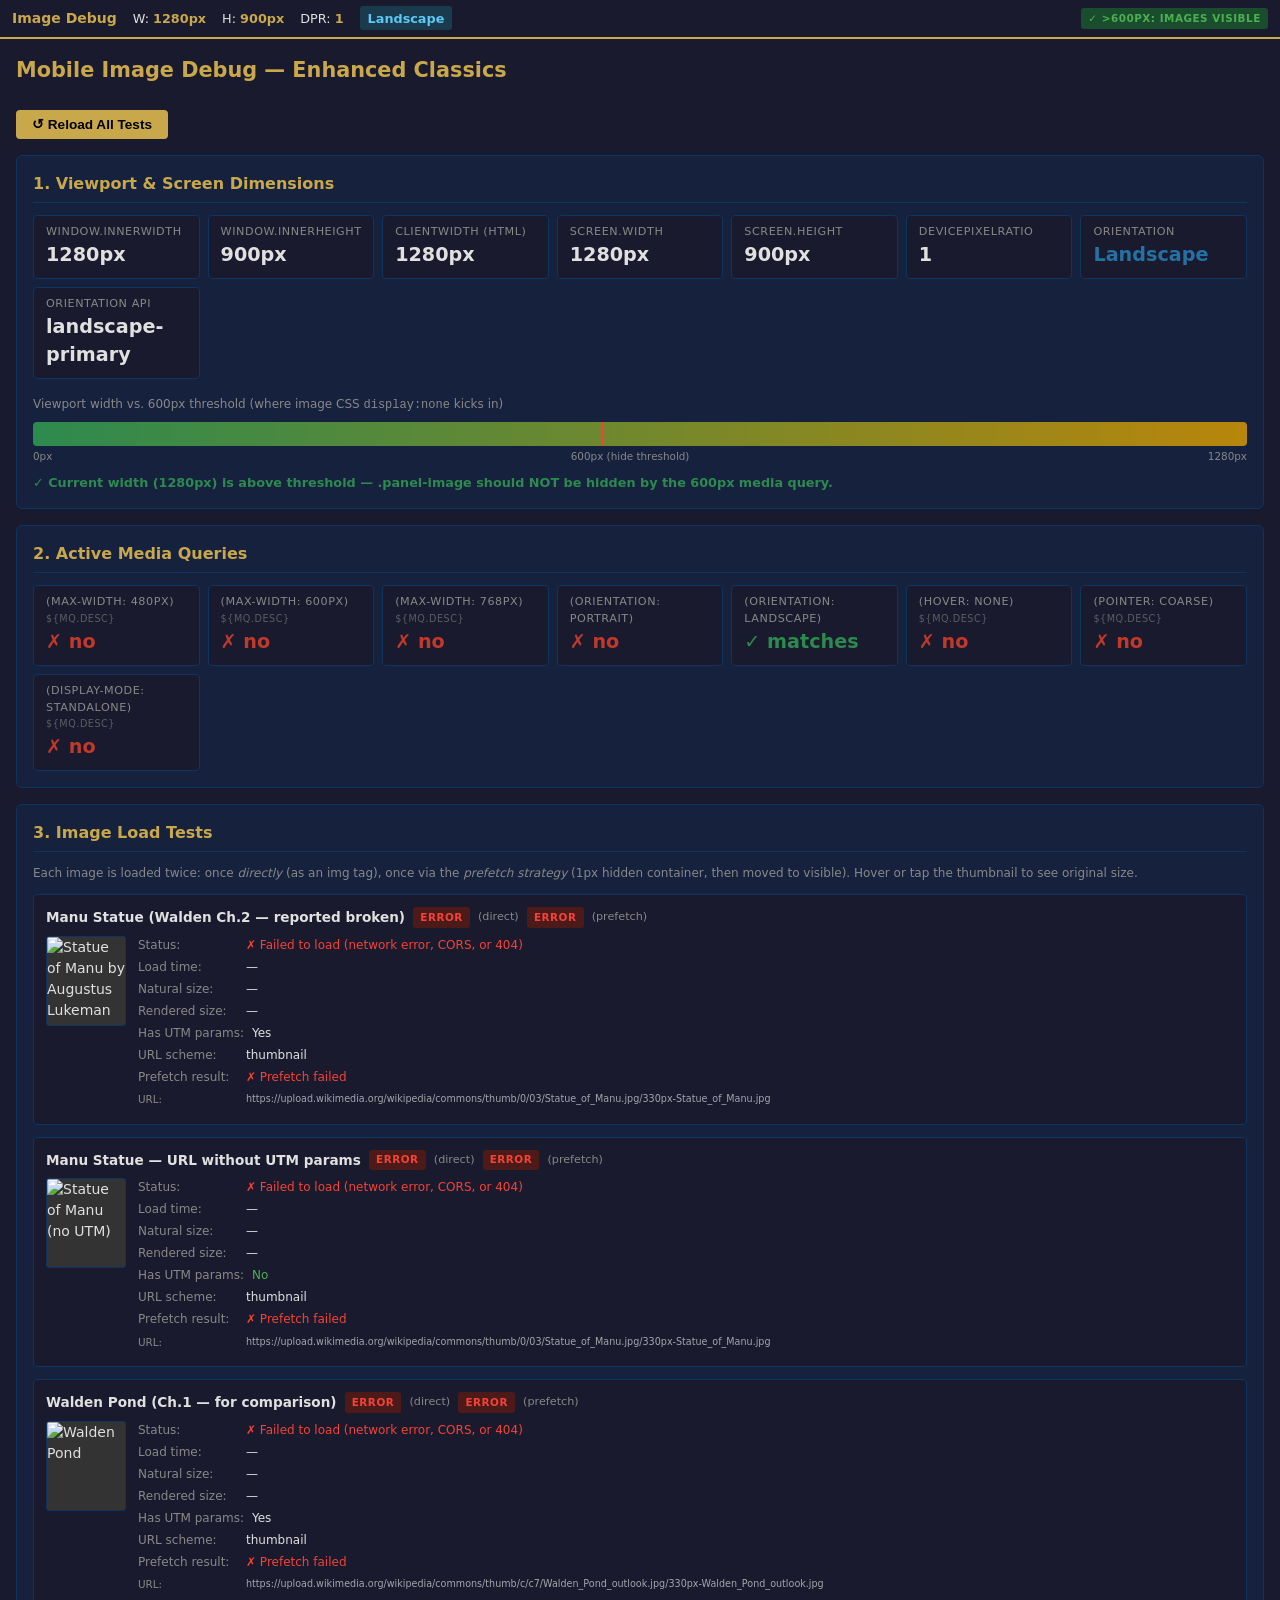
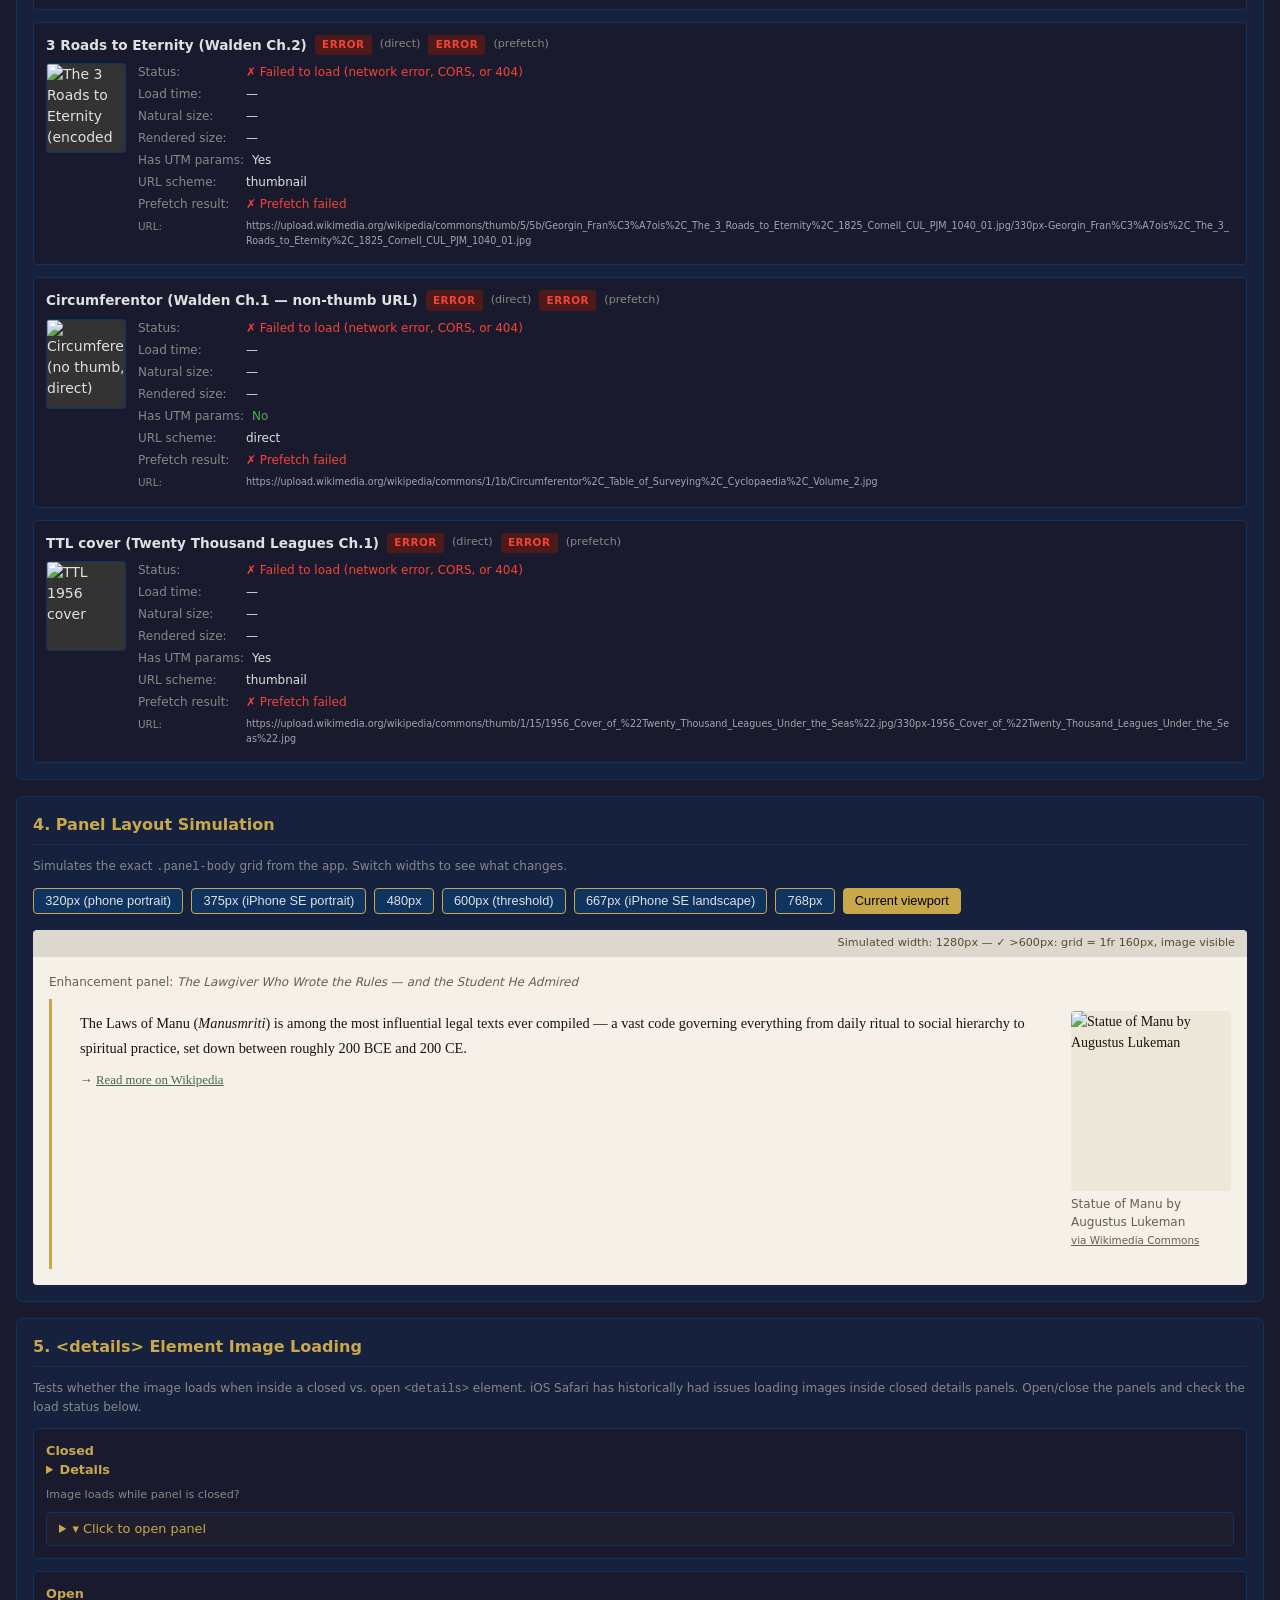
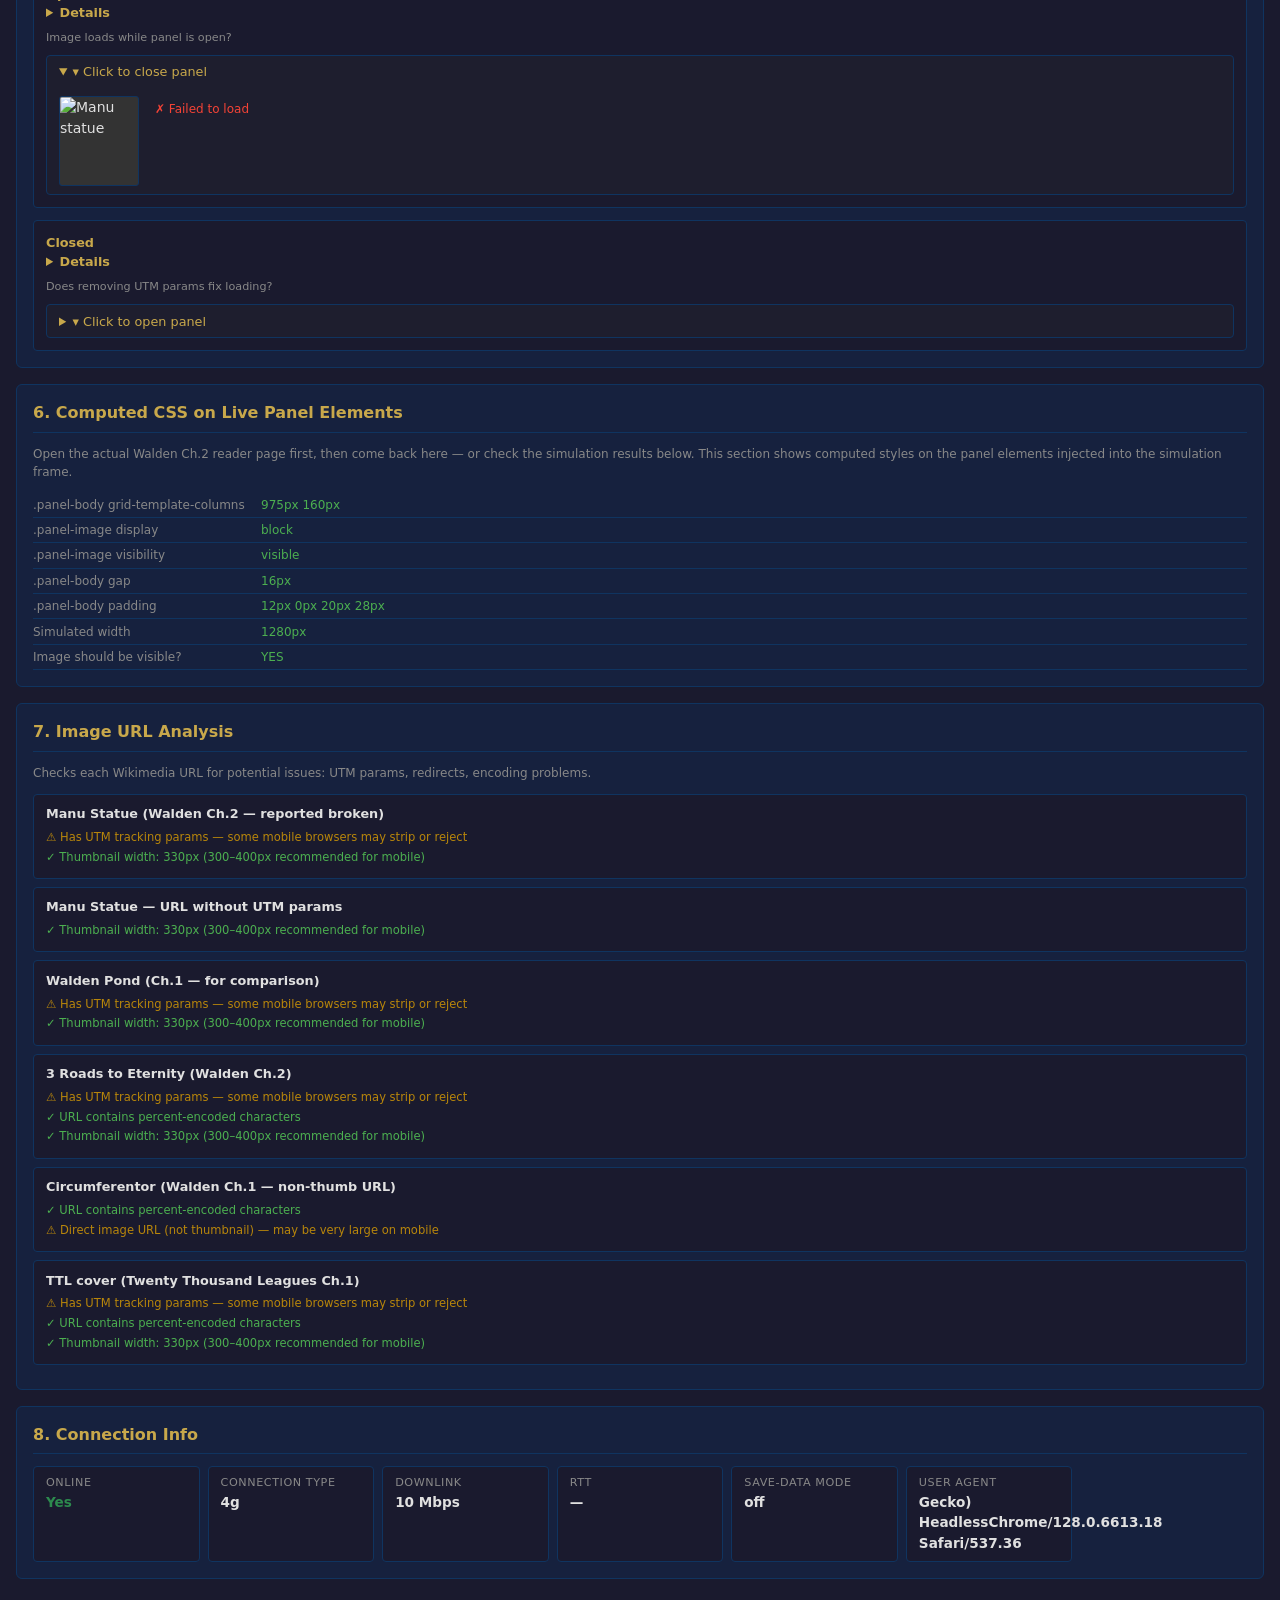
==== public/debug-images.html @ 9936464e "Add image debug tool: implement viewport metrics, media query status, and image load tests" ====
<!DOCTYPE html>
<html lang="en">
<head>
  <meta charset="UTF-8">
  <meta name="viewport" content="width=device-width, initial-scale=1.0">
  <title>Image Debug — Enhanced Classics</title>
  <style>
    :root {
      --ok: #2d8a4e;
      --warn: #b8860b;
      --err: #c0392b;
      --info: #2471a3;
      --bg: #1a1a2e;
      --card: #16213e;
      --border: #0f3460;
      --text: #e0e0e0;
      --muted: #888;
      --gold: #c8a84b;
    }

    * { box-sizing: border-box; margin: 0; padding: 0; }

    body {
      background: var(--bg);
      color: var(--text);
      font-family: system-ui, sans-serif;
      font-size: 14px;
      line-height: 1.5;
      padding: 1rem;
    }

    h1 { font-size: 1.3rem; color: var(--gold); margin-bottom: 1.5rem; }
    h2 { font-size: 1rem; color: var(--gold); margin-bottom: .75rem; border-bottom: 1px solid var(--border); padding-bottom: .4rem; }
    h3 { font-size: .9rem; color: var(--muted); margin-bottom: .5rem; }

    .section { background: var(--card); border: 1px solid var(--border); border-radius: 6px; padding: 1rem; margin-bottom: 1rem; }

    /* Viewport grid */
    .metrics-grid { display: grid; grid-template-columns: repeat(auto-fill, minmax(160px, 1fr)); gap: .5rem; }
    .metric { background: var(--bg); border: 1px solid var(--border); border-radius: 4px; padding: .5rem .75rem; }
    .metric-label { font-size: .7rem; color: var(--muted); text-transform: uppercase; letter-spacing: .05em; }
    .metric-value { font-size: 1.2rem; font-weight: 700; font-variant-numeric: tabular-nums; color: var(--text); }
    .metric-value.ok    { color: var(--ok); }
    .metric-value.warn  { color: var(--warn); }
    .metric-value.err   { color: var(--err); }
    .metric-value.info  { color: var(--info); }

    /* Image test table */
    .img-tests { display: flex; flex-direction: column; gap: .75rem; }
    .img-test { background: var(--bg); border: 1px solid var(--border); border-radius: 4px; padding: .75rem; }
    .img-test-header { display: flex; align-items: center; gap: .5rem; margin-bottom: .5rem; flex-wrap: wrap; }
    .img-name { font-weight: 600; font-size: .85rem; }
    .badge {
      font-size: .65rem; font-weight: 700; padding: .15rem .45rem; border-radius: 3px;
      text-transform: uppercase; letter-spacing: .05em;
    }
    .badge.loading { background: #333; color: var(--muted); }
    .badge.loaded  { background: #1a4d2e; color: #4CAF50; }
    .badge.error   { background: #4d1a1a; color: #f44336; }
    .img-test-body { display: grid; grid-template-columns: auto 1fr; gap: .75rem; align-items: start; }
    .img-preview { width: 80px; height: 90px; object-fit: cover; object-position: top center; border-radius: 3px; background: #333; border: 1px solid var(--border); display: block; }
    .img-details { font-size: .75rem; }
    .img-details .row { display: flex; gap: .5rem; margin-bottom: .25rem; }
    .img-details .key { color: var(--muted); min-width: 100px; flex-shrink: 0; }
    .img-details .val { color: var(--text); word-break: break-all; }
    .img-details .val.ok  { color: #4CAF50; }
    .img-details .val.err { color: #f44336; }

    /* Panel simulation */
    .sim-controls { display: flex; gap: .5rem; flex-wrap: wrap; margin-bottom: 1rem; }
    .sim-btn { background: var(--border); border: 1px solid var(--gold); color: var(--text); padding: .3rem .7rem; border-radius: 4px; cursor: pointer; font-size: .8rem; }
    .sim-btn.active { background: var(--gold); color: #000; }

    .sim-frame {
      background: #f5f0e8;
      color: #1a1410;
      border-radius: 4px;
      overflow: hidden;
      transition: width .3s ease;
    }

    /* Mirrored from style.css */
    .sim-panel-body {
      padding: .75rem 0 1.25rem 1.75rem;
      display: grid;
      grid-template-columns: 1fr 160px;
      gap: 1rem;
      align-items: start;
      border-left: 3px solid #c8a84b;
      font-family: Georgia, serif;
    }
    .sim-panel-body.narrow { grid-template-columns: 1fr; }
    .sim-panel-image { }
    .sim-panel-image.hidden { display: none; }
    .sim-panel-image img { width: 160px; height: 180px; object-fit: cover; object-position: top center; border-radius: 4px; display: block; background: #ede7d9; }
    .sim-panel-image figcaption { font-size: .75rem; color: #6b5d4f; margin-top: .3rem; max-width: 160px; font-family: system-ui, sans-serif; }
    .sim-panel-text p { line-height: 1.75; font-size: .9rem; color: #1a1410; margin-bottom: .5rem; }
    .sim-width-label { background: rgba(0,0,0,.1); padding: .3rem .75rem; font-size: .7rem; font-family: system-ui; color: #5c4a2a; text-align: right; }

    /* Details test */
    .details-tests { display: flex; flex-direction: column; gap: .75rem; }
    .det-test { background: var(--bg); border: 1px solid var(--border); border-radius: 4px; padding: .75rem; }
    .det-label { font-size: .8rem; color: var(--gold); margin-bottom: .5rem; font-weight: 600; }
    .det-badge { font-size: .7rem; font-weight: 600; padding: .15rem .45rem; border-radius: 3px; margin-left: .5rem; }
    details.det-panel { background: #1e1e2e; border: 1px solid var(--border); border-radius: 4px; overflow: hidden; }
    details.det-panel summary { padding: .4rem .75rem; cursor: pointer; font-size: .8rem; color: var(--gold); }
    details.det-panel > div { padding: .5rem .75rem; display: flex; gap: 1rem; align-items: flex-start; }
    .det-img { width: 80px; height: 90px; object-fit: cover; object-position: top center; border-radius: 3px; background: #333; border: 1px solid var(--border); }
    .det-info { font-size: .75rem; }
    .det-status { margin-top: .25rem; }

    /* CSS Computed */
    .css-report { font-size: .75rem; }
    .css-row { display: flex; gap: .5rem; padding: .2rem 0; border-bottom: 1px solid var(--border); }
    .css-prop { color: var(--muted); min-width: 220px; flex-shrink: 0; }
    .css-val { color: #4CAF50; }

    /* Orientation indicator */
    .orient-badge { display: inline-block; padding: .15rem .5rem; border-radius: 3px; font-size: .8rem; font-weight: 600; }
    .orient-badge.landscape { background: #1a3a4d; color: #5bc8f5; }
    .orient-badge.portrait  { background: #2d1a4d; color: #b97af5; }

    /* 600px threshold indicator */
    .threshold-bar { position: relative; height: 24px; background: #222; border-radius: 4px; overflow: hidden; margin-top: .5rem; }
    .threshold-fill { height: 100%; background: linear-gradient(90deg, #2d8a4e, #b8860b); transition: width .3s; }
    .threshold-marker { position: absolute; top: 0; bottom: 0; width: 2px; background: #f44336; }
    .threshold-labels { display: flex; justify-content: space-between; font-size: .65rem; color: var(--muted); margin-top: .2rem; }

    /* Reload button */
    #reload-btn { background: var(--gold); color: #000; border: none; padding: .4rem 1rem; border-radius: 4px; cursor: pointer; font-size: .85rem; font-weight: 600; margin-bottom: 1rem; }

    /* Sticky header bar */
    .sticky-bar { position: sticky; top: 0; z-index: 10; background: var(--bg); border-bottom: 2px solid var(--gold); padding: .4rem .75rem; display: flex; align-items: center; gap: 1rem; flex-wrap: wrap; margin: -1rem -1rem 1rem; }
    .sticky-metric { font-size: .8rem; }
    .sticky-metric strong { color: var(--gold); }
  </style>
</head>
<body>

<div class="sticky-bar">
  <strong style="color:var(--gold)">Image Debug</strong>
  <span class="sticky-metric">W: <strong id="s-w">—</strong></span>
  <span class="sticky-metric">H: <strong id="s-h">—</strong></span>
  <span class="sticky-metric">DPR: <strong id="s-dpr">—</strong></span>
  <span id="s-orient" class="orient-badge">—</span>
  <span id="s-mq600" class="badge" style="margin-left:auto">—</span>
</div>

<h1>Mobile Image Debug — Enhanced Classics</h1>
<button id="reload-btn" onclick="location.reload()">↺ Reload All Tests</button>

<!-- SECTION 1: VIEWPORT -->
<div class="section">
  <h2>1. Viewport &amp; Screen Dimensions</h2>
  <div class="metrics-grid">
    <div class="metric"><div class="metric-label">window.innerWidth</div><div class="metric-value" id="m-innerW">—</div></div>
    <div class="metric"><div class="metric-label">window.innerHeight</div><div class="metric-value" id="m-innerH">—</div></div>
    <div class="metric"><div class="metric-label">clientWidth (html)</div><div class="metric-value" id="m-clientW">—</div></div>
    <div class="metric"><div class="metric-label">screen.width</div><div class="metric-value" id="m-screenW">—</div></div>
    <div class="metric"><div class="metric-label">screen.height</div><div class="metric-value" id="m-screenH">—</div></div>
    <div class="metric"><div class="metric-label">devicePixelRatio</div><div class="metric-value" id="m-dpr">—</div></div>
    <div class="metric"><div class="metric-label">Orientation</div><div class="metric-value" id="m-orient">—</div></div>
    <div class="metric"><div class="metric-label">Orientation API</div><div class="metric-value" id="m-orientApi">—</div></div>
  </div>

  <div style="margin-top:1rem">
    <div style="font-size:.75rem;color:var(--muted);margin-bottom:.25rem">
      Viewport width vs. 600px threshold (where image CSS <code>display:none</code> kicks in)
    </div>
    <div class="threshold-bar">
      <div class="threshold-fill" id="thresh-fill"></div>
      <div class="threshold-marker" id="thresh-marker"></div>
    </div>
    <div class="threshold-labels">
      <span>0px</span>
      <span>600px (hide threshold)</span>
      <span id="thresh-max-label">—</span>
    </div>
    <div id="thresh-verdict" style="margin-top:.5rem;font-size:.8rem;font-weight:600"></div>
  </div>
</div>

<!-- SECTION 2: MEDIA QUERY STATUS -->
<div class="section">
  <h2>2. Active Media Queries</h2>
  <div class="metrics-grid" id="mq-grid"></div>
</div>

<!-- SECTION 3: IMAGE LOAD TESTS -->
<div class="section">
  <h2>3. Image Load Tests</h2>
  <p style="font-size:.75rem;color:var(--muted);margin-bottom:.75rem">
    Each image is loaded twice: once <em>directly</em> (as an img tag), once via the <em>prefetch strategy</em>
    (1px hidden container, then moved to visible). Hover or tap the thumbnail to see original size.
  </p>
  <div class="img-tests" id="img-tests"></div>
</div>

<!-- SECTION 4: PANEL LAYOUT SIMULATION -->
<div class="section">
  <h2>4. Panel Layout Simulation</h2>
  <p style="font-size:.75rem;color:var(--muted);margin-bottom:.75rem">
    Simulates the exact <code>.panel-body</code> grid from the app. Switch widths to see what changes.
  </p>
  <div class="sim-controls">
    <button class="sim-btn" onclick="setSim(320)">320px (phone portrait)</button>
    <button class="sim-btn" onclick="setSim(375)">375px (iPhone SE portrait)</button>
    <button class="sim-btn" onclick="setSim(480)">480px</button>
    <button class="sim-btn" onclick="setSim(600)">600px (threshold)</button>
    <button class="sim-btn" onclick="setSim(667)">667px (iPhone SE landscape)</button>
    <button class="sim-btn" onclick="setSim(768)">768px</button>
    <button class="sim-btn active" onclick="setSim(0)">Current viewport</button>
  </div>

  <div id="sim-frame" class="sim-frame">
    <div class="sim-width-label" id="sim-width-label">—</div>
    <div id="sim-body"><!-- filled by JS --></div>
  </div>
</div>

<!-- SECTION 5: DETAILS ELEMENT TESTS -->
<div class="section">
  <h2>5. &lt;details&gt; Element Image Loading</h2>
  <p style="font-size:.75rem;color:var(--muted);margin-bottom:.75rem">
    Tests whether the image loads when inside a closed vs. open <code>&lt;details&gt;</code> element.
    iOS Safari has historically had issues loading images inside closed details panels.
    Open/close the panels and check the load status below.
  </p>
  <div class="details-tests" id="details-tests"></div>
</div>

<!-- SECTION 6: CSS COMPUTED STYLES -->
<div class="section">
  <h2>6. Computed CSS on Live Panel Elements</h2>
  <p style="font-size:.75rem;color:var(--muted);margin-bottom:.75rem">
    Open the actual Walden Ch.2 reader page first, then come back here — or check the simulation results below.
    This section shows computed styles on the panel elements injected into the simulation frame.
  </p>
  <div class="css-report" id="css-report"></div>
</div>

<!-- SECTION 7: URL ANALYSIS -->
<div class="section">
  <h2>7. Image URL Analysis</h2>
  <p style="font-size:.75rem;color:var(--muted);margin-bottom:.75rem">
    Checks each Wikimedia URL for potential issues: UTM params, redirects, encoding problems.
  </p>
  <div id="url-analysis"></div>
</div>

<!-- SECTION 8: NETWORK TIMING -->
<div class="section">
  <h2>8. Connection Info</h2>
  <div class="metrics-grid" id="net-metrics"></div>
</div>

<script>
// ── Image test data ──────────────────────────────────────────────────────────
const IMAGES = [
  {
    name: 'Manu Statue (Walden Ch.2 — reported broken)',
    chapter: 'Walden Ch.2',
    url: 'https://upload.wikimedia.org/wikipedia/commons/thumb/0/03/Statue_of_Manu.jpg/330px-Statue_of_Manu.jpg?utm_source=commons.wikimedia.org&utm_campaign=imageinfo&utm_content=thumbnail',
    caption: 'Statue of Manu by Augustus Lukeman'
  },
  {
    name: 'Manu Statue — URL without UTM params',
    chapter: 'Walden Ch.2 (clean URL)',
    url: 'https://upload.wikimedia.org/wikipedia/commons/thumb/0/03/Statue_of_Manu.jpg/330px-Statue_of_Manu.jpg',
    caption: 'Statue of Manu (no UTM)'
  },
  {
    name: 'Walden Pond (Ch.1 — for comparison)',
    chapter: 'Walden Ch.1',
    url: 'https://upload.wikimedia.org/wikipedia/commons/thumb/c/c7/Walden_Pond_outlook.jpg/330px-Walden_Pond_outlook.jpg?utm_source=commons.wikimedia.org&utm_campaign=imageinfo&utm_content=thumbnail',
    caption: 'Walden Pond'
  },
  {
    name: '3 Roads to Eternity (Walden Ch.2)',
    chapter: 'Walden Ch.2',
    url: 'https://upload.wikimedia.org/wikipedia/commons/thumb/5/5b/Georgin_Fran%C3%A7ois%2C_The_3_Roads_to_Eternity%2C_1825_Cornell_CUL_PJM_1040_01.jpg/330px-Georgin_Fran%C3%A7ois%2C_The_3_Roads_to_Eternity%2C_1825_Cornell_CUL_PJM_1040_01.jpg?utm_source=commons.wikimedia.org&utm_campaign=imageinfo&utm_content=thumbnail',
    caption: 'The 3 Roads to Eternity (encoded URL)'
  },
  {
    name: 'Circumferentor (Walden Ch.1 — non-thumb URL)',
    chapter: 'Walden Ch.1',
    url: 'https://upload.wikimedia.org/wikipedia/commons/1/1b/Circumferentor%2C_Table_of_Surveying%2C_Cyclopaedia%2C_Volume_2.jpg',
    caption: 'Circumferentor (no thumb, direct)'
  },
  {
    name: 'TTL cover (Twenty Thousand Leagues Ch.1)',
    chapter: 'TTL Ch.1',
    url: 'https://upload.wikimedia.org/wikipedia/commons/thumb/1/15/1956_Cover_of_%22Twenty_Thousand_Leagues_Under_the_Seas%22.jpg/330px-1956_Cover_of_%22Twenty_Thousand_Leagues_Under_the_Seas%22.jpg?utm_source=commons.wikimedia.org&utm_campaign=imageinfo&utm_content=thumbnail',
    caption: 'TTL 1956 cover'
  }
];

// ── 1. Viewport metrics ──────────────────────────────────────────────────────
function updateViewport() {
  const iW = window.innerWidth;
  const iH = window.innerHeight;
  const cW = document.documentElement.clientWidth;
  const sW = screen.width;
  const sH = screen.height;
  const dpr = window.devicePixelRatio;
  const isLandscape = iW > iH;
  const orientApi = screen.orientation ? screen.orientation.type : 'unsupported';

  document.getElementById('m-innerW').textContent = iW + 'px';
  document.getElementById('m-innerH').textContent = iH + 'px';
  document.getElementById('m-clientW').textContent = cW + 'px';
  document.getElementById('m-screenW').textContent = sW + 'px';
  document.getElementById('m-screenH').textContent = sH + 'px';
  document.getElementById('m-dpr').textContent = dpr;
  document.getElementById('m-orientApi').textContent = orientApi;

  const orientEl = document.getElementById('m-orient');
  orientEl.textContent = isLandscape ? 'Landscape' : 'Portrait';
  orientEl.className = 'metric-value ' + (isLandscape ? 'info' : 'warn');

  // sticky bar
  document.getElementById('s-w').textContent = iW + 'px';
  document.getElementById('s-h').textContent = iH + 'px';
  document.getElementById('s-dpr').textContent = dpr;
  const sOrient = document.getElementById('s-orient');
  sOrient.textContent = isLandscape ? 'Landscape' : 'Portrait';
  sOrient.className = 'orient-badge ' + (isLandscape ? 'landscape' : 'portrait');

  // threshold bar
  const maxW = Math.max(iW, 900);
  const pct600 = Math.min((600 / maxW) * 100, 100);
  const pctW   = Math.min((iW  / maxW) * 100, 100);
  document.getElementById('thresh-fill').style.width = pctW + '%';
  document.getElementById('thresh-marker').style.left = pct600 + '%';
  document.getElementById('thresh-max-label').textContent = maxW + 'px';

  const mq600 = window.matchMedia('(max-width: 600px)').matches;
  document.getElementById('s-mq600').textContent = mq600 ? '⚠ ≤600px: images hidden' : '✓ >600px: images visible';
  document.getElementById('s-mq600').className = 'badge ' + (mq600 ? 'error' : 'loaded');

  const verdict = document.getElementById('thresh-verdict');
  if (mq600) {
    verdict.style.color = 'var(--err)';
    verdict.textContent = '⚠ Current width (' + iW + 'px) triggers display:none on .panel-image — images are hidden by CSS.';
  } else {
    verdict.style.color = 'var(--ok)';
    verdict.textContent = '✓ Current width (' + iW + 'px) is above threshold — .panel-image should NOT be hidden by the 600px media query.';
  }

  updateSim(0); // refresh sim with current viewport
}

// ── 2. Media queries ─────────────────────────────────────────────────────────
function buildMQGrid() {
  const mqs = [
    { label: '(max-width: 480px)',    desc: 'header collapses' },
    { label: '(max-width: 600px)',    desc: '.panel-image hidden' },
    { label: '(max-width: 768px)',    desc: 'tablet' },
    { label: '(orientation: portrait)',   desc: '' },
    { label: '(orientation: landscape)',  desc: '' },
    { label: '(hover: none)',             desc: 'touch device' },
    { label: '(pointer: coarse)',         desc: 'touch input' },
    { label: '(display-mode: standalone)',desc: 'PWA mode' },
  ];
  const grid = document.getElementById('mq-grid');
  grid.innerHTML = '';
  mqs.forEach(mq => {
    const matches = window.matchMedia(mq.label).matches;
    const el = document.createElement('div');
    el.className = 'metric';
    el.innerHTML = `
      <div class="metric-label">${mq.label}${mq.desc ? '<br><span style="font-size:.6rem;opacity:.6">${mq.desc}</span>' : ''}</div>
      <div class="metric-value ${matches ? 'ok' : 'err'}">${matches ? '✓ matches' : '✗ no'}</div>`;
    grid.appendChild(el);
  });
}

// ── 3. Image tests ───────────────────────────────────────────────────────────
function buildImageTests() {
  const container = document.getElementById('img-tests');
  container.innerHTML = '';

  IMAGES.forEach((img, i) => {
    const id = 'img-test-' + i;
    const div = document.createElement('div');
    div.className = 'img-test';
    div.id = id;
    div.innerHTML = `
      <div class="img-test-header">
        <span class="img-name">${img.name}</span>
        <span class="badge loading" id="badge-direct-${i}">LOADING</span>
        <span style="font-size:.7rem;color:var(--muted)">(direct)</span>
        <span class="badge loading" id="badge-prefetch-${i}">LOADING</span>
        <span style="font-size:.7rem;color:var(--muted)">(prefetch)</span>
      </div>
      <div class="img-test-body">
        <img class="img-preview" id="prev-${i}" src="${img.url}" alt="${img.caption}">
        <div class="img-details">
          <div class="row"><span class="key">Status:</span><span class="val" id="status-${i}">Loading…</span></div>
          <div class="row"><span class="key">Load time:</span><span class="val" id="time-${i}">—</span></div>
          <div class="row"><span class="key">Natural size:</span><span class="val" id="size-${i}">—</span></div>
          <div class="row"><span class="key">Rendered size:</span><span class="val" id="rsize-${i}">—</span></div>
          <div class="row"><span class="key">Has UTM params:</span><span class="val ${img.url.includes('utm_') ? 'warn' : 'ok'}">${img.url.includes('utm_') ? 'Yes' : 'No'}</span></div>
          <div class="row"><span class="key">URL scheme:</span><span class="val">${img.url.includes('/thumb/') ? 'thumbnail' : 'direct'}</span></div>
          <div class="row"><span class="key">Prefetch result:</span><span class="val" id="pfstatus-${i}">—</span></div>
          <div class="row" style="margin-top:.4rem">
            <span class="key" style="color:var(--muted);font-size:.65rem">URL:</span>
            <span class="val" style="font-size:.6rem;opacity:.7">${img.url.replace(/\?.*/, '') }</span>
          </div>
        </div>
      </div>`;
    container.appendChild(div);

    // Direct load test
    const startTime = performance.now();
    const imgEl = div.querySelector('#prev-' + i);

    imgEl.addEventListener('load', () => {
      const elapsed = Math.round(performance.now() - startTime);
      document.getElementById('badge-direct-' + i).textContent = 'LOADED';
      document.getElementById('badge-direct-' + i).className = 'badge loaded';
      document.getElementById('status-' + i).textContent = '✓ Loaded successfully';
      document.getElementById('status-' + i).className = 'val ok';
      document.getElementById('time-' + i).textContent = elapsed + 'ms';
      document.getElementById('size-' + i).textContent = imgEl.naturalWidth + '×' + imgEl.naturalHeight + 'px';
      document.getElementById('rsize-' + i).textContent = Math.round(imgEl.getBoundingClientRect().width) + '×' + Math.round(imgEl.getBoundingClientRect().height) + 'px';
    });
    imgEl.addEventListener('error', () => {
      document.getElementById('badge-direct-' + i).textContent = 'ERROR';
      document.getElementById('badge-direct-' + i).className = 'badge error';
      document.getElementById('status-' + i).textContent = '✗ Failed to load (network error, CORS, or 404)';
      document.getElementById('status-' + i).className = 'val err';
    });

    // Prefetch strategy test (mimics app.js prefetch container)
    const pfContainer = document.createElement('div');
    pfContainer.style.cssText = 'position:absolute;width:1px;height:1px;overflow:hidden;opacity:0;pointer-events:none;';
    const pfImg = document.createElement('img');
    pfImg.src = img.url;
    pfImg.loading = 'eager';
    pfImg.decoding = 'async';
    pfContainer.appendChild(pfImg);
    document.body.appendChild(pfContainer);

    pfImg.addEventListener('load', () => {
      document.getElementById('badge-prefetch-' + i).textContent = 'LOADED';
      document.getElementById('badge-prefetch-' + i).className = 'badge loaded';
      document.getElementById('pfstatus-' + i).textContent = '✓ Prefetch loaded';
      document.getElementById('pfstatus-' + i).className = 'val ok';
    });
    pfImg.addEventListener('error', () => {
      document.getElementById('badge-prefetch-' + i).textContent = 'ERROR';
      document.getElementById('badge-prefetch-' + i).className = 'badge error';
      document.getElementById('pfstatus-' + i).textContent = '✗ Prefetch failed';
      document.getElementById('pfstatus-' + i).className = 'val err';
    });
  });
}

// ── 4. Panel layout simulation ───────────────────────────────────────────────
function setSim(width) {
  document.querySelectorAll('.sim-btn').forEach(b => b.classList.remove('active'));
  const clicked = [...document.querySelectorAll('.sim-btn')].find(b => b.textContent.includes(width === 0 ? 'Current' : width + 'px'));
  if (clicked) clicked.classList.add('active');
  updateSim(width);
}

function updateSim(forceWidth) {
  const w = forceWidth > 0 ? forceWidth : window.innerWidth;
  const frame = document.getElementById('sim-frame');
  frame.style.width = forceWidth > 0 ? forceWidth + 'px' : '100%';
  frame.style.maxWidth = '100%';

  const mq600 = w <= 600;
  const mq480 = w <= 480;

  document.getElementById('sim-width-label').textContent =
    'Simulated width: ' + w + 'px — ' +
    (mq600 ? '⚠ ≤600px: .panel-image hidden, grid = 1fr' : '✓ >600px: grid = 1fr 160px, image visible');

  const bodyEl = document.getElementById('sim-body');
  bodyEl.innerHTML = `
    <div style="padding:1rem">
      <div style="font-size:.75rem;color:#6b5d4f;margin-bottom:.5rem">
        Enhancement panel: <em>The Lawgiver Who Wrote the Rules — and the Student He Admired</em>
      </div>
      <div class="sim-panel-body${mq600 ? ' narrow' : ''}">
        <div class="sim-panel-text">
          <p>The Laws of Manu (<em>Manusmriti</em>) is among the most influential legal texts ever compiled — a vast code governing everything from daily ritual to social hierarchy to spiritual practice, set down between roughly 200 BCE and 200 CE.</p>
          <p style="font-size:.8rem;color:#5c4a2a">→ <a href="#" style="color:#4a6741">Read more on Wikipedia</a></p>
        </div>
        <figure class="sim-panel-image${mq600 ? ' hidden' : ''}">
          <img src="${IMAGES[0].url}" alt="${IMAGES[0].caption}" id="sim-img">
          <figcaption>${IMAGES[0].caption} <br><a href="#" style="font-size:.65rem;color:#6b5d4f">via Wikimedia Commons</a></figcaption>
        </figure>
      </div>
    </div>`;

  // Check computed styles on the simulated panel
  setTimeout(() => {
    const panelBody = bodyEl.querySelector('.sim-panel-body');
    const panelImg = bodyEl.querySelector('.sim-panel-image');
    if (panelBody && panelImg) {
      const cs = getComputedStyle(panelBody);
      const imgCs = getComputedStyle(panelImg);
      const report = document.getElementById('css-report');
      report.innerHTML = `
        <div class="css-row"><span class="css-prop">.panel-body grid-template-columns</span><span class="css-val">${cs.gridTemplateColumns}</span></div>
        <div class="css-row"><span class="css-prop">.panel-image display</span><span class="css-val ${imgCs.display === 'none' ? 'err' : 'ok'}">${imgCs.display}</span></div>
        <div class="css-row"><span class="css-prop">.panel-image visibility</span><span class="css-val">${imgCs.visibility}</span></div>
        <div class="css-row"><span class="css-prop">.panel-body gap</span><span class="css-val">${cs.gap}</span></div>
        <div class="css-row"><span class="css-prop">.panel-body padding</span><span class="css-val">${cs.padding}</span></div>
        <div class="css-row"><span class="css-prop">Simulated width</span><span class="css-val">${w}px</span></div>
        <div class="css-row"><span class="css-prop">Image should be visible?</span><span class="css-val ${!mq600 ? 'ok' : 'err'}">${mq600 ? 'NO — hidden by ≤600px media query' : 'YES'}</span></div>`;
    }
  }, 100);
}

// ── 5. Details element tests ─────────────────────────────────────────────────
function buildDetailsTests() {
  const container = document.getElementById('details-tests');
  const manuUrl = IMAGES[0].url;
  const manuCleanUrl = IMAGES[1].url;

  const tests = [
    { id: 'det-closed', open: false, url: manuUrl,      label: 'Closed <details> — UTM URL (matches app)', desc: 'Image loads while panel is closed?' },
    { id: 'det-open',   open: true,  url: manuUrl,      label: 'Open <details> — UTM URL',                 desc: 'Image loads while panel is open?' },
    { id: 'det-clean',  open: false, url: manuCleanUrl, label: 'Closed <details> — clean URL (no UTM)',    desc: 'Does removing UTM params fix loading?' },
  ];

  tests.forEach(t => {
    const div = document.createElement('div');
    div.className = 'det-test';
    div.innerHTML = `
      <div class="det-label">
        ${t.label}
        <span class="det-badge badge loading" id="${t.id}-badge">LOADING</span>
      </div>
      <p style="font-size:.7rem;color:var(--muted);margin-bottom:.5rem">${t.desc}</p>
      <details class="det-panel" ${t.open ? 'open' : ''}>
        <summary>▾ Click to ${t.open ? 'close' : 'open'} panel</summary>
        <div>
          <img class="det-img" src="${t.url}" alt="Manu statue" id="${t.id}-img">
          <div class="det-info">
            <div class="det-status" id="${t.id}-status">Loading…</div>
            <div id="${t.id}-size" style="font-size:.65rem;color:var(--muted);margin-top:.2rem"></div>
            <div id="${t.id}-time" style="font-size:.65rem;color:var(--muted)"></div>
          </div>
        </div>
      </details>`;
    container.appendChild(div);

    const start = performance.now();
    const imgEl = div.querySelector('#' + t.id + '-img');
    imgEl.addEventListener('load', () => {
      const ms = Math.round(performance.now() - start);
      document.getElementById(t.id + '-badge').textContent = 'LOADED';
      document.getElementById(t.id + '-badge').className = 'det-badge badge loaded';
      document.getElementById(t.id + '-status').innerHTML = '<span style="color:#4CAF50">✓ Loaded in ' + ms + 'ms</span>';
      document.getElementById(t.id + '-size').textContent = 'Natural: ' + imgEl.naturalWidth + '×' + imgEl.naturalHeight;
    });
    imgEl.addEventListener('error', () => {
      document.getElementById(t.id + '-badge').textContent = 'ERROR';
      document.getElementById(t.id + '-badge').className = 'det-badge badge error';
      document.getElementById(t.id + '-status').innerHTML = '<span style="color:#f44336">✗ Failed to load</span>';
    });
  });
}

// ── 7. URL analysis ───────────────────────────────────────────────────────────
function buildUrlAnalysis() {
  const container = document.getElementById('url-analysis');
  let html = '';

  IMAGES.forEach(img => {
    let url;
    try { url = new URL(img.url); } catch(e) { return; }

    const issues = [];
    const notes = [];

    if (url.search.includes('utm_')) {
      notes.push({ level: 'warn', msg: 'Has UTM tracking params — some mobile browsers may strip or reject' });
    }
    if (img.url.includes('%')) {
      notes.push({ level: 'info', msg: 'URL contains percent-encoded characters' });
    }
    if (!img.url.includes('/thumb/')) {
      notes.push({ level: 'warn', msg: 'Direct image URL (not thumbnail) — may be very large on mobile' });
    }
    const thumbMatch = img.url.match(/\/(\d+)px-/);
    if (thumbMatch) {
      notes.push({ level: 'ok', msg: 'Thumbnail width: ' + thumbMatch[1] + 'px (300–400px recommended for mobile)' });
    }

    html += `<div style="background:var(--bg);border:1px solid var(--border);border-radius:4px;padding:.6rem .75rem;margin-bottom:.5rem">
      <div style="font-size:.8rem;font-weight:600;margin-bottom:.35rem">${img.name}</div>
      ${notes.map(n => `<div style="font-size:.72rem;margin:.15rem 0;color:${n.level==='warn'?'var(--warn)':n.level==='err'?'var(--err)':'#4CAF50'}">${n.level==='warn'?'⚠':n.level==='err'?'✗':'✓'} ${n.msg}</div>`).join('')}
    </div>`;
  });

  container.innerHTML = html;
}

// ── 8. Network ────────────────────────────────────────────────────────────────
function buildNetMetrics() {
  const grid = document.getElementById('net-metrics');
  const nav = navigator.connection || navigator.mozConnection || navigator.webkitConnection;
  const items = [
    { label: 'Online', value: navigator.onLine ? 'Yes' : 'No', cls: navigator.onLine ? 'ok' : 'err' },
    { label: 'Connection type', value: nav ? (nav.effectiveType || nav.type || '—') : 'N/A (no API)' },
    { label: 'Downlink', value: nav && nav.downlink ? nav.downlink + ' Mbps' : '—' },
    { label: 'RTT', value: nav && nav.rtt ? nav.rtt + 'ms' : '—' },
    { label: 'Save-data mode', value: nav && nav.saveData ? 'ON ⚠' : 'off', cls: nav && nav.saveData ? 'warn' : '' },
    { label: 'User agent', value: navigator.userAgent.split(' ').slice(-3).join(' '), title: navigator.userAgent },
  ];
  grid.innerHTML = items.map(m => `
    <div class="metric" ${m.title ? 'title="' + m.title + '"' : ''}>
      <div class="metric-label">${m.label}</div>
      <div class="metric-value ${m.cls || ''}" style="font-size:.85rem">${m.value}</div>
    </div>`).join('');
}

// ── Init ──────────────────────────────────────────────────────────────────────
window.addEventListener('resize', () => { updateViewport(); buildMQGrid(); updateSim(0); });
window.addEventListener('orientationchange', () => setTimeout(() => { updateViewport(); buildMQGrid(); updateSim(0); }, 300));

updateViewport();
buildMQGrid();
buildImageTests();
setSim(0);
buildDetailsTests();
buildUrlAnalysis();
buildNetMetrics();
</script>
</body>
</html>
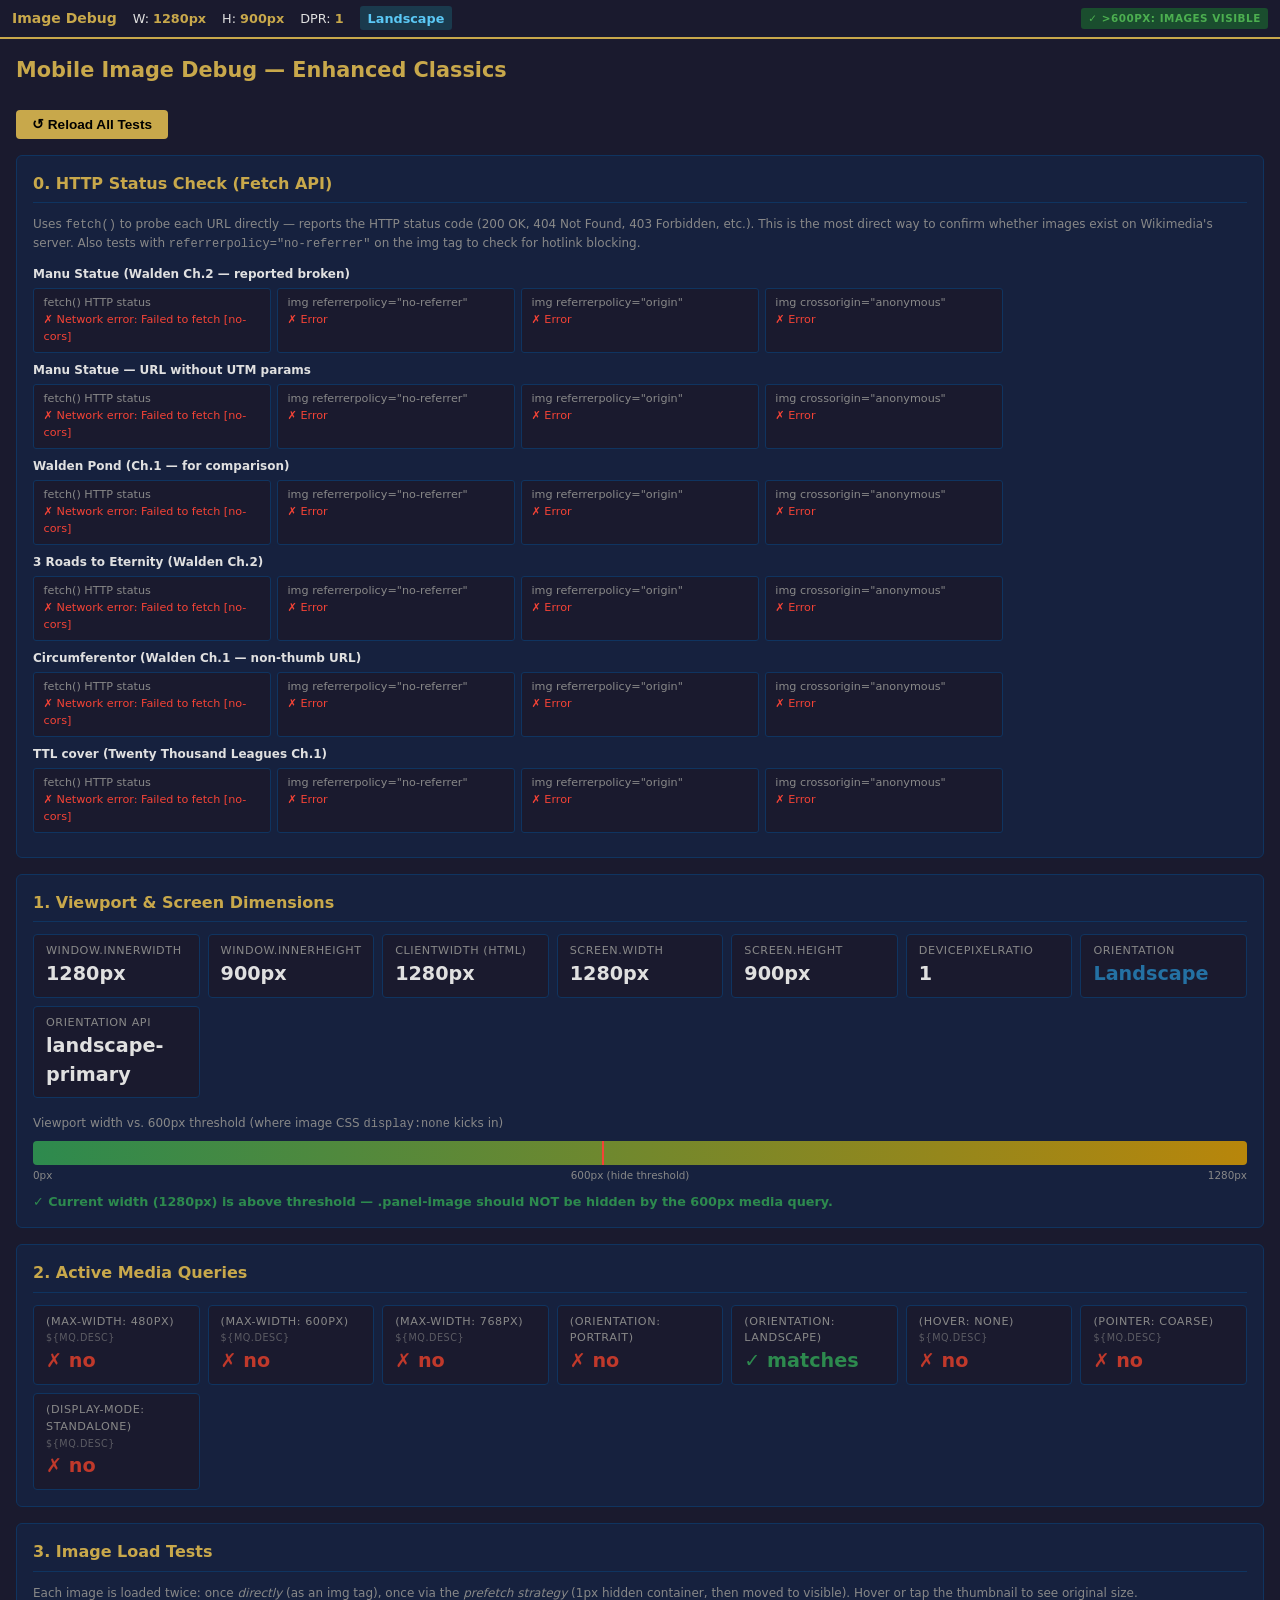
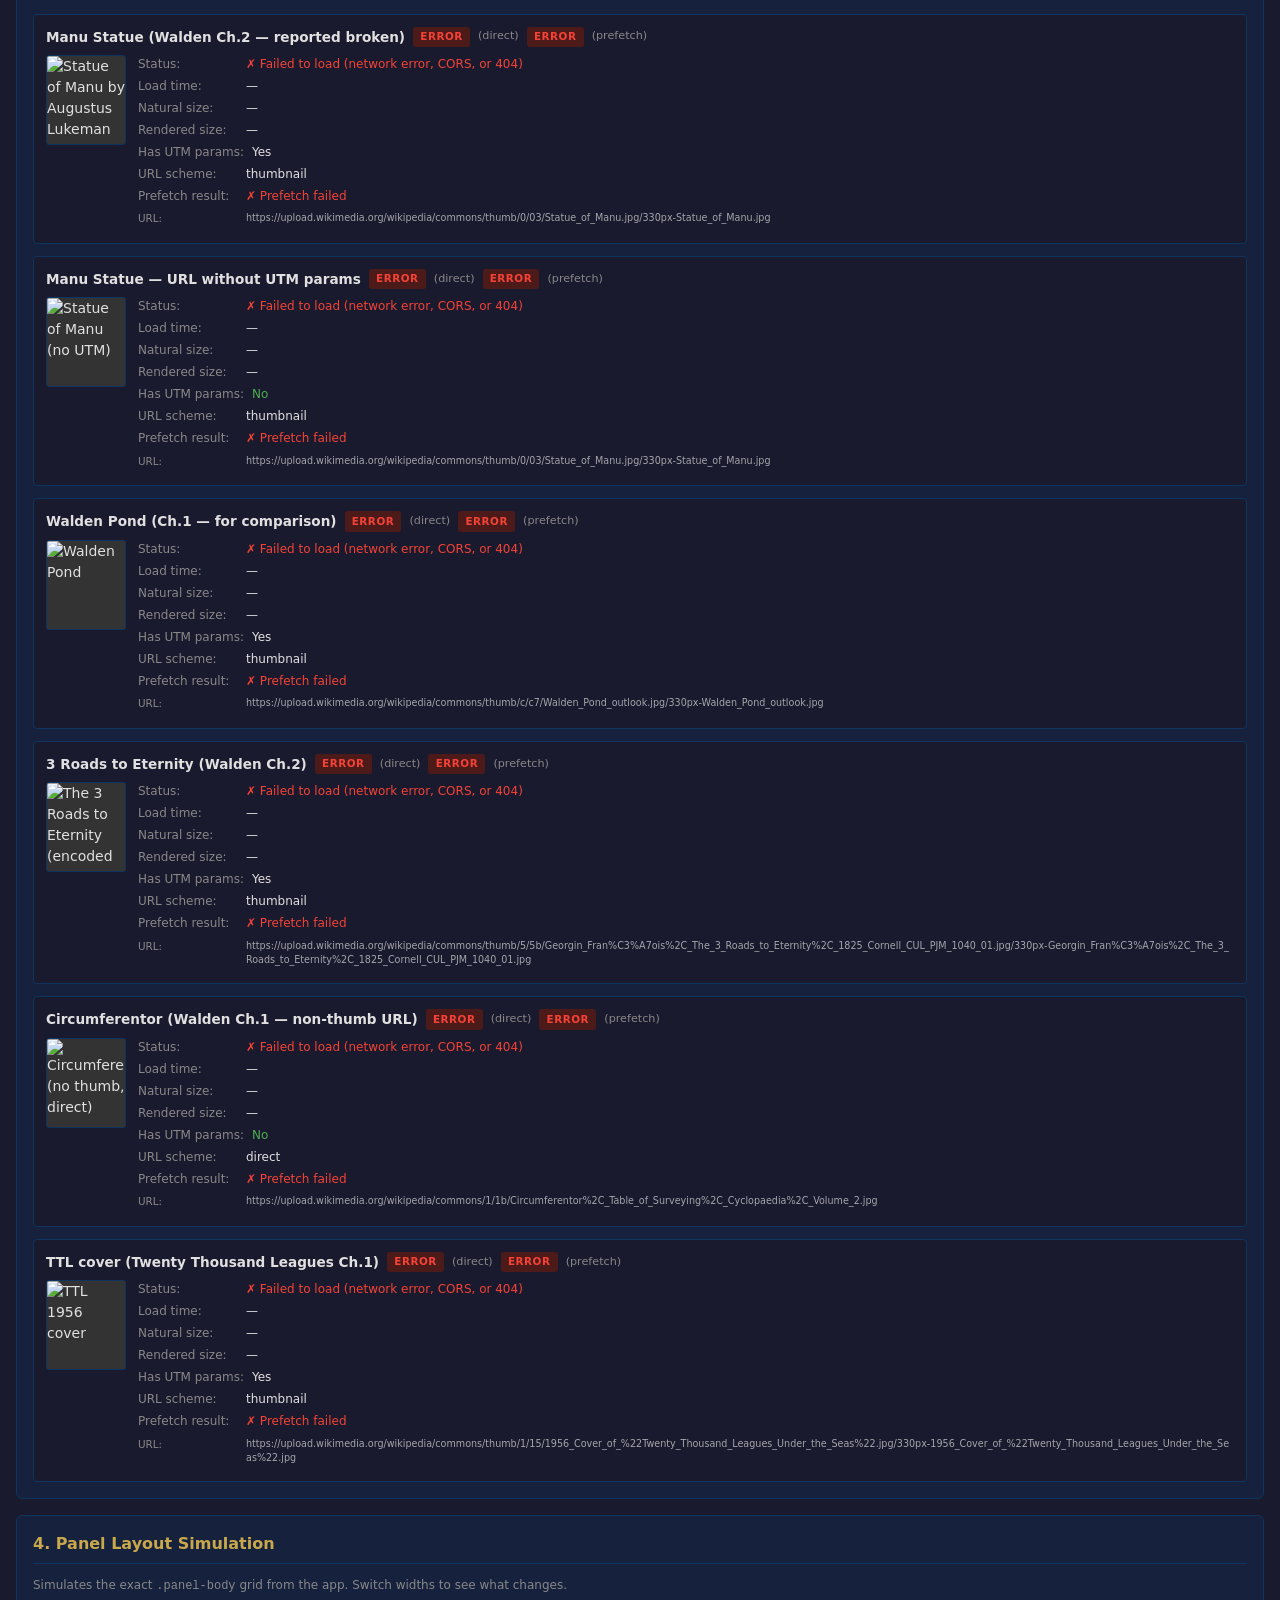
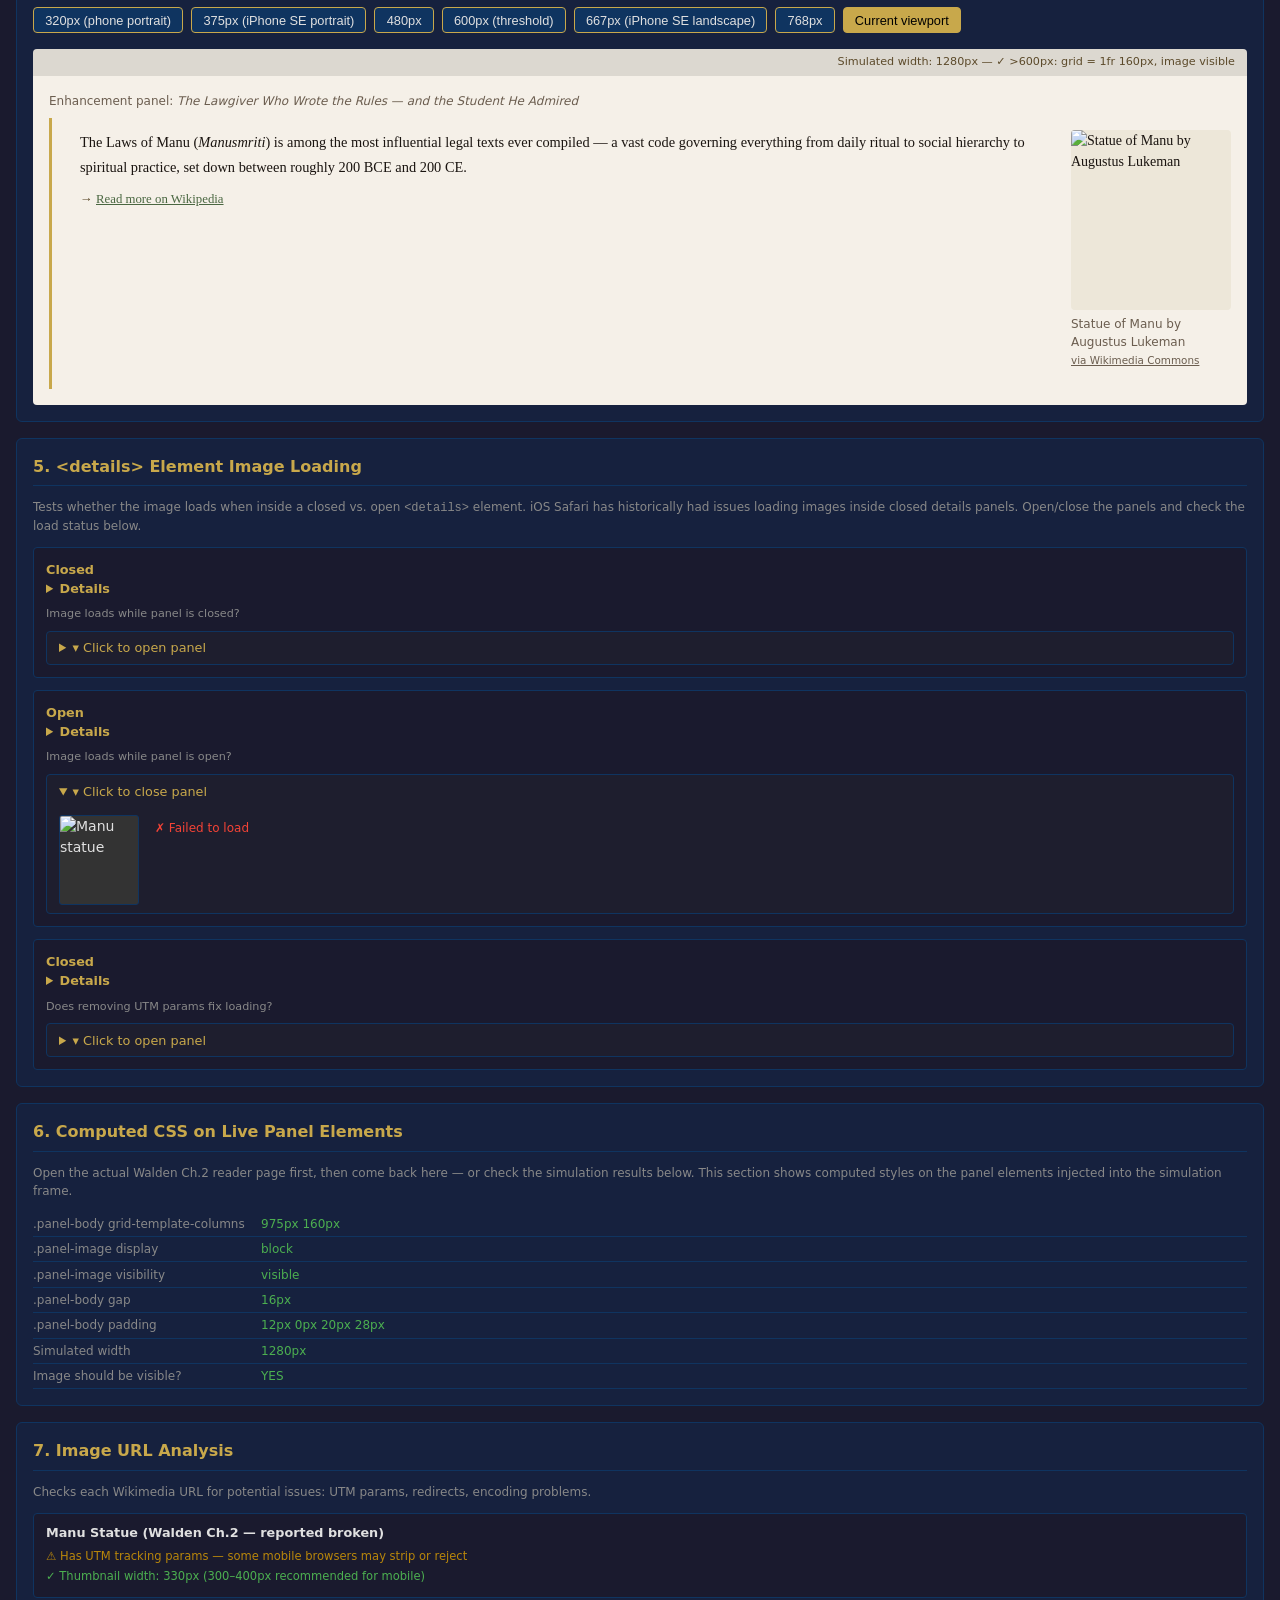
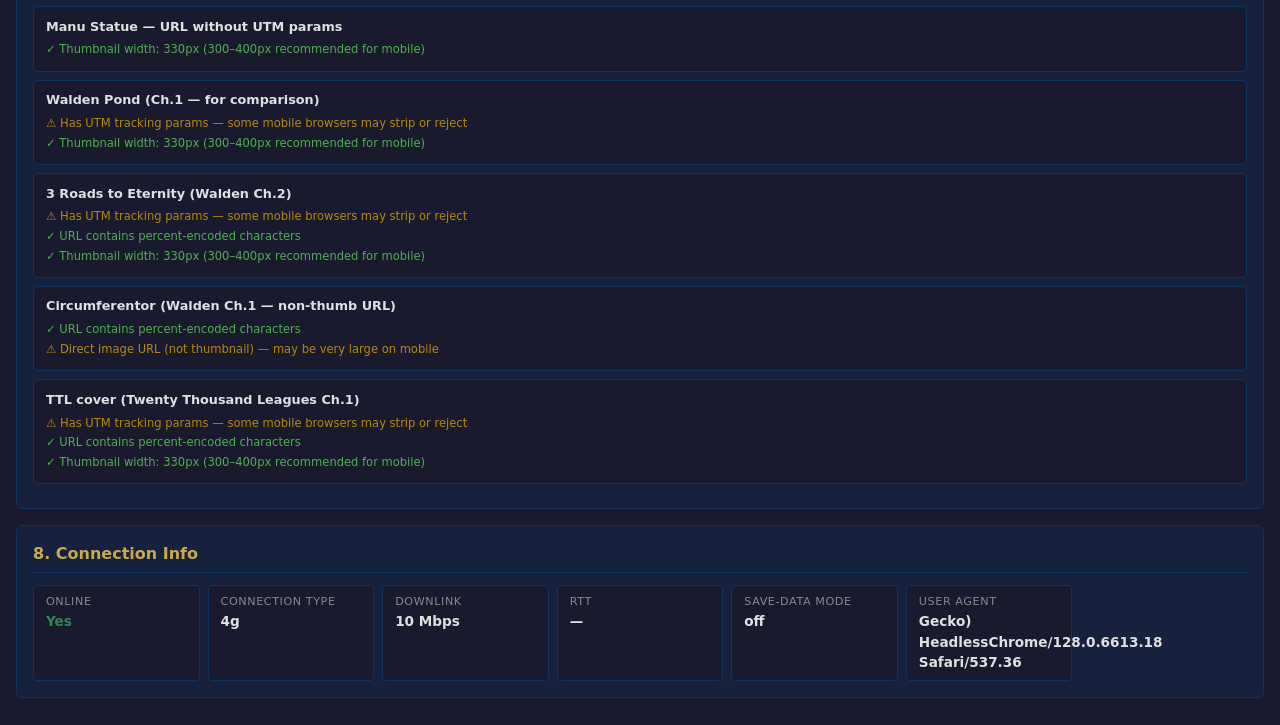
==== commit c22277f0: "Debug images" ====
--- a/public/debug-images.html
+++ b/public/debug-images.html
@@ -148,6 +148,18 @@
 
 <h1>Mobile Image Debug — Enhanced Classics</h1>
 <button id="reload-btn" onclick="location.reload()">↺ Reload All Tests</button>
+
+<!-- SECTION 0: HTTP STATUS CHECK -->
+<div class="section">
+  <h2>0. HTTP Status Check (Fetch API)</h2>
+  <p style="font-size:.75rem;color:var(--muted);margin-bottom:.75rem">
+    Uses <code>fetch()</code> to probe each URL directly — reports the HTTP status code
+    (200 OK, 404 Not Found, 403 Forbidden, etc.). This is the most direct way to confirm
+    whether images exist on Wikimedia's server. Also tests with
+    <code>referrerpolicy="no-referrer"</code> on the img tag to check for hotlink blocking.
+  </p>
+  <div id="fetch-results"></div>
+</div>
 
 <!-- SECTION 1: VIEWPORT -->
 <div class="section">
@@ -621,10 +633,96 @@
     </div>`).join('');
 }
 
+// ── 0. Fetch status check ────────────────────────────────────────────────────
+async function fetchStatus(url) {
+  // Try CORS GET first (gives us status code)
+  try {
+    const r = await fetch(url, { method: 'GET', mode: 'cors', cache: 'no-store' });
+    return { method: 'cors GET', status: r.status, ok: r.ok, text: r.status + ' ' + r.statusText };
+  } catch(e) { /* CORS blocked or network fail — try no-cors */ }
+  // no-cors: opaque response, can't read status, but non-throw = server reached
+  try {
+    await fetch(url, { method: 'GET', mode: 'no-cors', cache: 'no-store' });
+    return { method: 'no-cors', status: 0, ok: true, text: 'Opaque (server reachable, status hidden by CORS)' };
+  } catch(e) {
+    return { method: 'no-cors', status: -1, ok: false, text: 'Network error: ' + e.message };
+  }
+}
+
+async function buildFetchResults() {
+  const container = document.getElementById('fetch-results');
+
+  // Also add referrer-policy img tests for each image
+  const refTests = IMAGES.map((img, i) => {
+    const id = 'ref-' + i;
+    return `<div style="margin-bottom:.5rem" id="${id}-row">
+      <div style="font-size:.75rem;font-weight:600;margin-bottom:.3rem">${img.name}</div>
+      <div style="display:grid;grid-template-columns:repeat(auto-fill,minmax(220px,1fr));gap:.35rem">
+        <div style="background:var(--bg);border:1px solid var(--border);border-radius:3px;padding:.4rem .6rem;font-size:.7rem">
+          <div style="color:var(--muted)">fetch() HTTP status</div>
+          <div id="${id}-fetch" style="color:var(--warn)">Checking…</div>
+        </div>
+        <div style="background:var(--bg);border:1px solid var(--border);border-radius:3px;padding:.4rem .6rem;font-size:.7rem">
+          <div style="color:var(--muted)">img referrerpolicy="no-referrer"</div>
+          <div id="${id}-noref" style="color:var(--warn)">Loading…</div>
+        </div>
+        <div style="background:var(--bg);border:1px solid var(--border);border-radius:3px;padding:.4rem .6rem;font-size:.7rem">
+          <div style="color:var(--muted)">img referrerpolicy="origin"</div>
+          <div id="${id}-origin" style="color:var(--warn)">Loading…</div>
+        </div>
+        <div style="background:var(--bg);border:1px solid var(--border);border-radius:3px;padding:.4rem .6rem;font-size:.7rem">
+          <div style="color:var(--muted)">img crossorigin="anonymous"</div>
+          <div id="${id}-cors" style="color:var(--warn)">Loading…</div>
+        </div>
+      </div>
+    </div>`;
+  }).join('');
+
+  container.innerHTML = refTests;
+
+  IMAGES.forEach((img, i) => {
+    const id = 'ref-' + i;
+
+    // Fetch status
+    fetchStatus(img.url).then(result => {
+      const el = document.getElementById(id + '-fetch');
+      if (result.ok) {
+        el.style.color = '#4CAF50';
+        el.textContent = '✓ ' + result.text + ' [' + result.method + ']';
+      } else {
+        el.style.color = '#f44336';
+        el.textContent = '✗ ' + result.text + ' [' + result.method + ']';
+      }
+    });
+
+    // referrerpolicy="no-referrer"
+    const imgNoRef = new Image();
+    imgNoRef.referrerPolicy = 'no-referrer';
+    imgNoRef.src = img.url;
+    imgNoRef.onload = () => { const e = document.getElementById(id+'-noref'); e.style.color='#4CAF50'; e.textContent='✓ Loaded ('+imgNoRef.naturalWidth+'×'+imgNoRef.naturalHeight+')'; };
+    imgNoRef.onerror = () => { const e = document.getElementById(id+'-noref'); e.style.color='#f44336'; e.textContent='✗ Error'; };
+
+    // referrerpolicy="origin"
+    const imgOrigin = new Image();
+    imgOrigin.referrerPolicy = 'origin';
+    imgOrigin.src = img.url;
+    imgOrigin.onload = () => { const e = document.getElementById(id+'-origin'); e.style.color='#4CAF50'; e.textContent='✓ Loaded ('+imgOrigin.naturalWidth+'×'+imgOrigin.naturalHeight+')'; };
+    imgOrigin.onerror = () => { const e = document.getElementById(id+'-origin'); e.style.color='#f44336'; e.textContent='✗ Error'; };
+
+    // crossOrigin="anonymous"
+    const imgCors = new Image();
+    imgCors.crossOrigin = 'anonymous';
+    imgCors.src = img.url;
+    imgCors.onload = () => { const e = document.getElementById(id+'-cors'); e.style.color='#4CAF50'; e.textContent='✓ Loaded ('+imgCors.naturalWidth+'×'+imgCors.naturalHeight+')'; };
+    imgCors.onerror = () => { const e = document.getElementById(id+'-cors'); e.style.color='#f44336'; e.textContent='✗ Error'; };
+  });
+}
+
 // ── Init ──────────────────────────────────────────────────────────────────────
 window.addEventListener('resize', () => { updateViewport(); buildMQGrid(); updateSim(0); });
 window.addEventListener('orientationchange', () => setTimeout(() => { updateViewport(); buildMQGrid(); updateSim(0); }, 300));
 
+buildFetchResults();
 updateViewport();
 buildMQGrid();
 buildImageTests();
